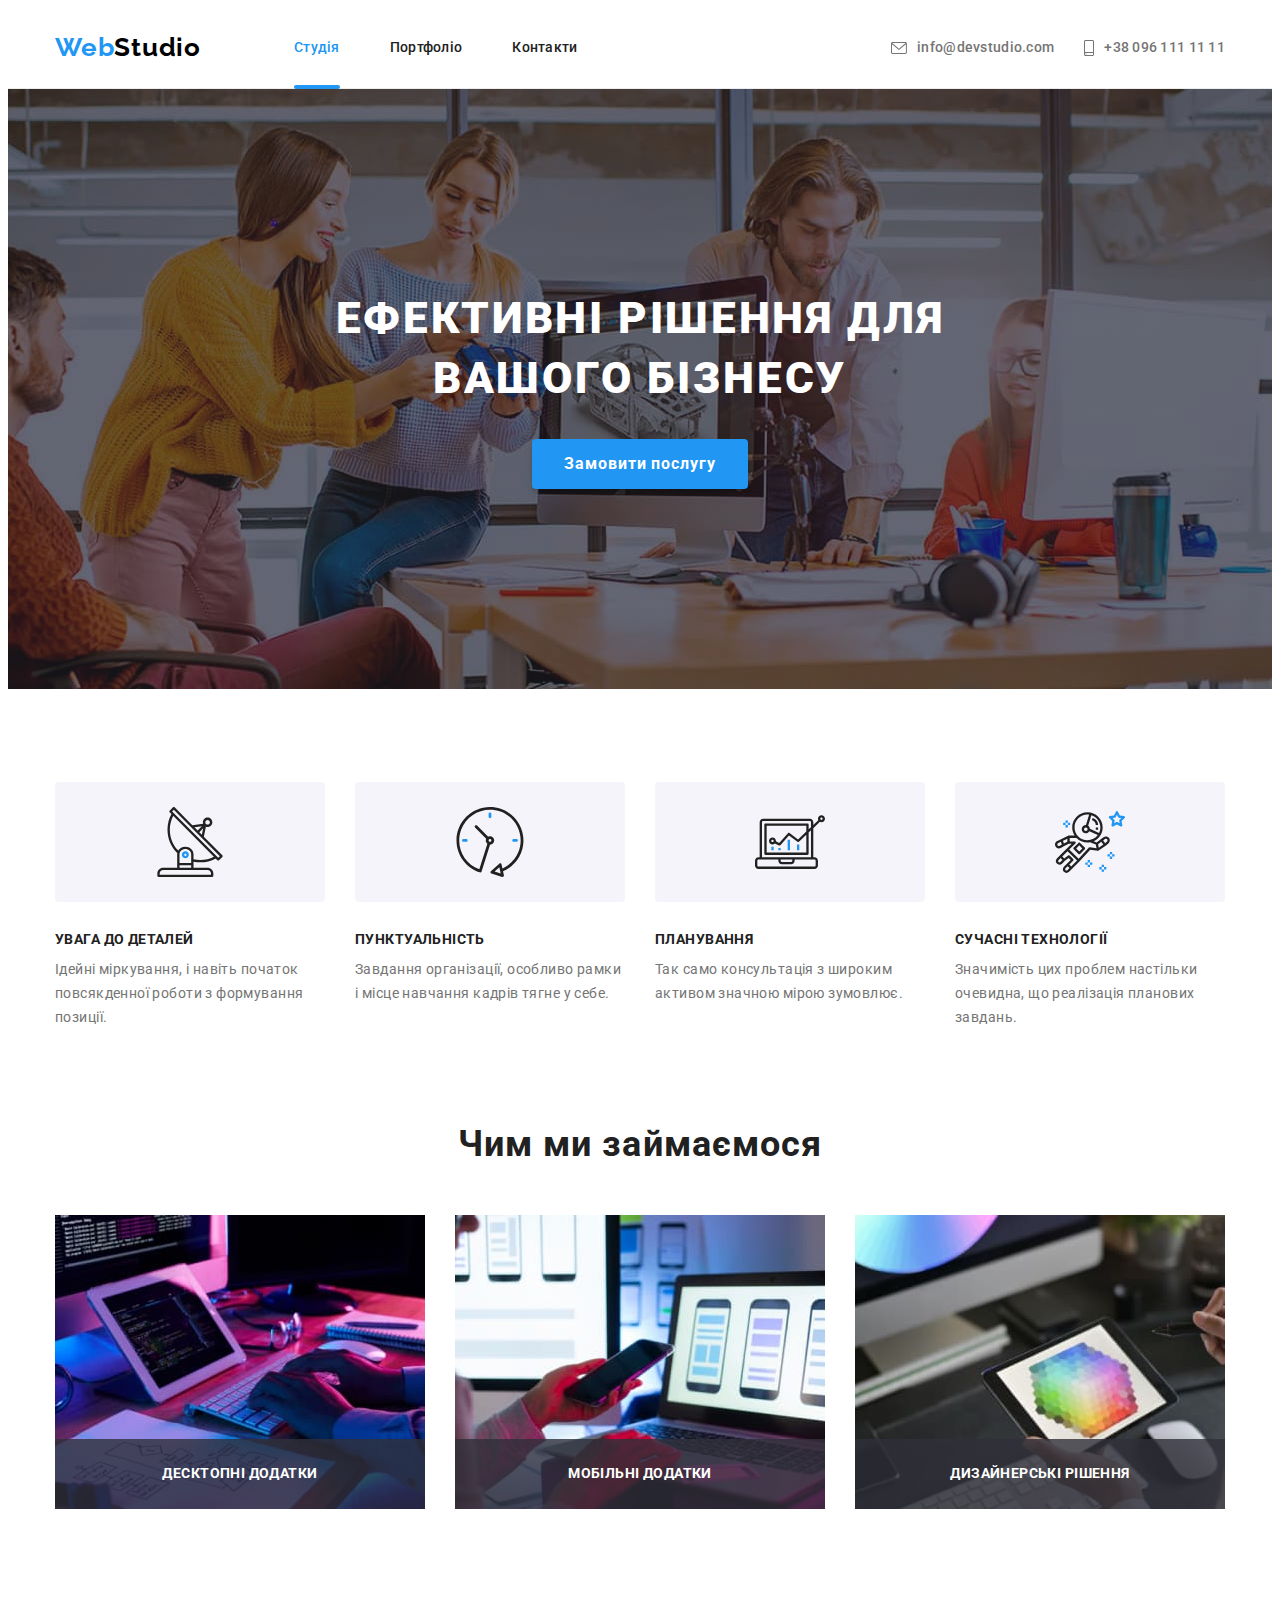
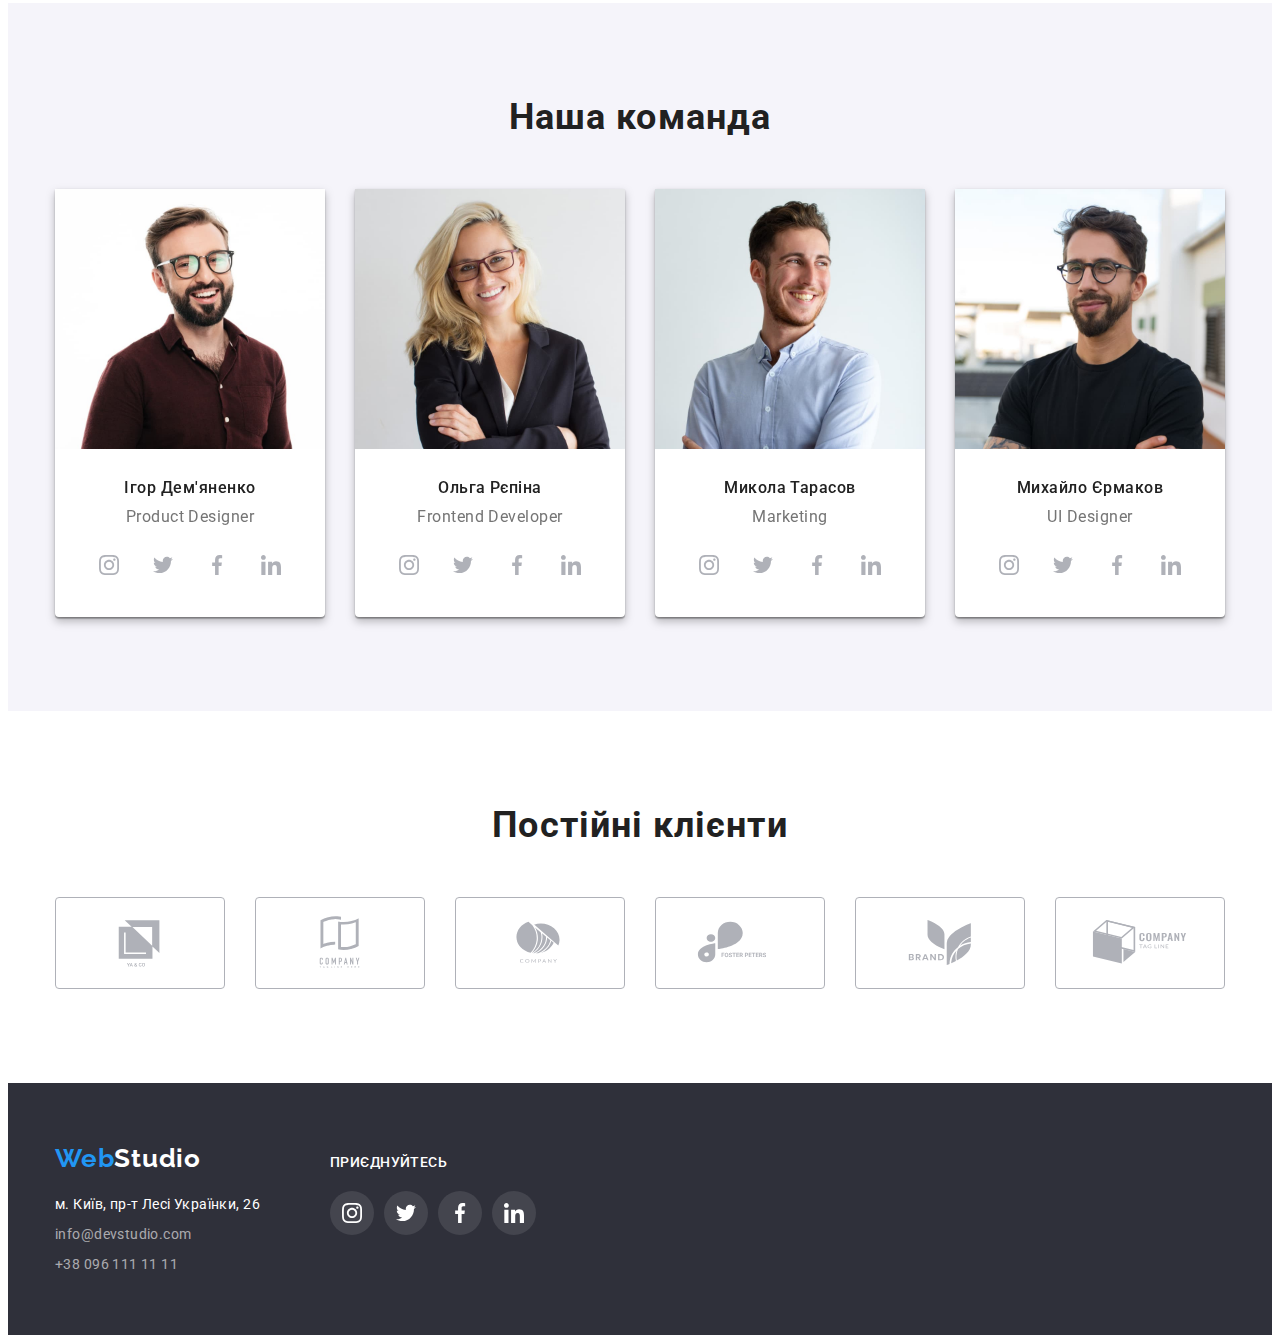
==== index.html @ 2a940d73 "added files from previous homework" ====
<!DOCTYPE html>
<html lang="uk">

<head>
    <meta charset="UTF-8">
    <meta http-equiv="X-UA-Compatible" content="IE=edge">
    <meta name="viewport" content="width=device-width, initial-scale=1.0">
    <link
        href="https://fonts.googleapis.com/css2?family=Raleway:wght@700&family=Roboto:wght@400;500;700;900&display=swap"
        rel="stylesheet">
    <link rel="stylesheet" href="https://cdnjs.cloudflare.com/ajax/libs/modern-normalize/1.1.0/modern-normalize.min.css"
        integrity="sha512-wpPYUAdjBVSE4KJnH1VR1HeZfpl1ub8YT/NKx4PuQ5NmX2tKuGu6U/JRp5y+Y8XG2tV+wKQpNHVUX03MfMFn9Q=="
        crossorigin="anonymous" referrerpolicy="no-referrer" />
    <link rel="stylesheet" href="./css/styles.css">
    <title>Студія</title>
</head>

<body>

    <!-- Header -->

    <header class="page-header">
        <div class="container header-container">
            <a class="logo" href="#"><span class="logo-span">Web</span>Studio</a>
            <nav class="navigation">
                <ul class="navigation-list">
                    <li> <a href="./index.html" class="navigation-link active">Студія</a></li>
                    <li><a href="./portfolio.html" class="navigation-link">Портфоліо</a></li>
                    <li><a href="#" class="navigation-link">Контакти</a></li>
                </ul>
            </nav>
            <ul class="contacts-list">
                <li>
                    <a class="contacts-link" href="mailto:info@devstudio.com">
                        <svg class="icon icon-mail">
                            <use href="./images/icons.svg#icon-mail"></use>
                        </svg>
                        info@devstudio.com</a>
                </li>
                <li>
                    <a class="contacts-link" href="tel:+380961111111">
                        <svg class="icon icon-phone">
                            <use href="./images/icons.svg#icon-smartphone"></use>
                        </svg>+38 096 111 11 11</a>
                </li>
            </ul>
        </div>
    </header>

    <!-- Main -->

    <main>
        <section class="hero overlay">
            <div class="container">
                <h1 class="hero-title">Ефективні рішення для <br />вашого бізнесу</h1>
                <button class="hero-button" type="button" data-modal-open>Замовити послугу</button>
            </div>
        </section>
        <section class="section">
            <div class="container">
                <h2 class="hidden">Особливості</h2>
                <ul class="features-list">
                    <li class="features-item">
                        <div class="features-icon">
                            <svg class="icon icon-feature">
                                <use href="./images/icons.svg#icon-antenna"></use>
                            </svg>
                        </div>
                        <h3 class="features-subtitle">УВАГА ДО ДЕТАЛЕЙ</h3>
                        <p class="features-text">Ідейні міркування, і навіть початок повсякденної роботи з формування
                            позиції.</p>
                    </li>
                    <li class="features-item">
                        <div class="features-icon">
                            <svg class="icon icon-feature">
                                <use href="./images/icons.svg#icon-clock"></use>
                            </svg>
                        </div>
                        <h3 class="features-subtitle">ПУНКТУАЛЬНІСТЬ</h3>
                        <p class="features-text">Завдання організації, особливо рамки і місце навчання кадрів тягне у
                            себе.
                        </p>
                    </li>
                    <li class="features-item">
                        <div class="features-icon">
                            <svg class="icon icon-feature">
                                <use href="./images/icons.svg#icon-diagram"></use>
                            </svg>
                        </div>
                        <h3 class="features-subtitle">ПЛАНУВАННЯ</h3>
                        <p class="features-text">Так само консультація з широким активом значною мірою зумовлює.</p>
                    </li>
                    <li class="features-item">
                        <div class="features-icon">
                            <svg class="icon icon-feature">
                                <use href="./images/icons.svg#icon-astronaut"></use>
                            </svg>
                        </div>
                        <h3 class="features-subtitle">СУЧАСНІ ТЕХНОЛОГІЇ</h3>
                        <p class="features-text">Значимість цих проблем настільки очевидна, що реалізація планових
                            завдань.
                        </p>
                    </li>
                </ul>
            </div>
        </section>
        <section class="about">
            <div class="container">
                <h2 class="about-title">Чим ми займаємося</h2>
                <ul class="about-list">
                    <li><img src="./images/box1.jpg" alt="Пишемо код" width="370">
                        <div class="about-container">
                            <p class="about-text">Десктопні додатки</p>
                        </div>
                    </li>
                    <li><img src="./images/box2.jpg" alt="Проектуємо мобільний дизайн" width="370">
                        <div class="about-container">
                            <p class="about-text">Мобільні додатки</p>
                        </div>
                    </li>
                    <li><img src="./images/box3.jpg" alt="Аналізуємо палітру кольорів" width="370">
                        <div class="about-container">
                            <p class="about-text">Дизайнерські рішення</p>
                        </div>
                    </li>
                </ul>
            </div>
        </section>
        <section class="section team">
            <div class="container">
                <h2 class="team-title">Наша команда</h2>
                <ul class="team-list">
                    <li>
                        <img class="member-photo" src="./images/igor.jpg" alt="Ігор Дем'яненко" width="270">
                        <div class="team-container">
                            <h3 class="member-name">Ігор Дем'яненко</h3>
                            <p class="member-job">Product Designer</p>
                            <ul class="icons-social-list">
                                <li><a class="social-link" href="#"><svg class="icon icon-social">
                                            <use href="./images/icons.svg#icon-instagram"></use>
                                        </svg></a></li>
                                <li><a class="social-link" href="#"><svg class="icon icon-social">
                                            <use href="./images/icons.svg#icon-twitter"></use>
                                        </svg></a></li>
                                <li><a class="social-link" href="#"><svg class="icon icon-social">
                                            <use href="./images/icons.svg#icon-facebook"></use>
                                        </svg></a></li>
                                <li><a class="social-link" href="#"><svg class="icon icon-social">
                                            <use href="./images/icons.svg#icon-linkedin"></use>
                                        </svg></a></li>
                            </ul>
                        </div>
                    </li>
                    <li>
                        <img class="member-photo" src="./images/olga.jpg" alt="Ольга Рєпіна" width="270">
                        <div class="team-container">
                            <h3 class="member-name">Ольга Рєпіна</h3>
                            <p class="member-job">Frontend Developer</p>
                            <ul class="icons-social-list">
                                <li><a class="social-link" href="#"><svg class="icon icon-social">
                                            <use href="./images/icons.svg#icon-instagram"></use>
                                        </svg></a></li>
                                <li><a class="social-link" href="#"><svg class="icon icon-social">
                                            <use href="./images/icons.svg#icon-twitter"></use>
                                        </svg></a></li>
                                <li><a class="social-link" href="#"><svg class="icon icon-social">
                                            <use href="./images/icons.svg#icon-facebook"></use>
                                        </svg></a></li>
                                <li><a class="social-link" href="#"><svg class="icon icon-social">
                                            <use href="./images/icons.svg#icon-linkedin"></use>
                                        </svg></a></li>
                            </ul>
                        </div>
                    </li>
                    <li>
                        <img class="member-photo" src="./images/niccolo.jpg" alt="Микола Тарасов" width="270">
                        <div class="team-container">
                            <h3 class="member-name">Микола Тарасов</h3>
                            <p class="member-job">Marketing</p>
                            <ul class="icons-social-list">
                                <li><a class="social-link" href="#"><svg class="icon icon-social">
                                            <use href="./images/icons.svg#icon-instagram"></use>
                                        </svg></a></li>
                                <li><a class="social-link" href="#"><svg class="icon icon-social">
                                            <use href="./images/icons.svg#icon-twitter"></use>
                                        </svg></a></li>
                                <li><a class="social-link" href="#"><svg class="icon icon-social">
                                            <use href="./images/icons.svg#icon-facebook"></use>
                                        </svg></a></li>
                                <li><a class="social-link" href="#"><svg class="icon icon-social">
                                            <use href="./images/icons.svg#icon-linkedin"></use>
                                        </svg></a></li>
                            </ul>
                        </div>
                    </li>
                    <li>
                        <img class="member-photo" src="./images/michael.jpg" alt="Михайло Єрмаков" width="270">
                        <div class="team-container">
                            <h3 class="member-name">Михайло Єрмаков</h3>
                            <p class="member-job">UI Designer</p>
                            <ul class="icons-social-list">
                                <li><a class="social-link" href="#"><svg class="icon-social">
                                            <use href="./images/icons.svg#icon-instagram"></use>
                                        </svg></a></li>
                                <li><a class="social-link" href="#"><svg class="icon-social">
                                            <use href="./images/icons.svg#icon-twitter"></use>
                                        </svg></a></li>
                                <li><a class="social-link" href="#"><svg class="icon-social">
                                            <use href="./images/icons.svg#icon-facebook"></use>
                                        </svg></a></li>
                                <li><a class="social-link" href="#"><svg class="icon-social">
                                            <use href="./images/icons.svg#icon-linkedin"></use>
                                        </svg></a></li>
                            </ul>
                        </div>
                    </li>
                </ul>
            </div>
        </section>
        <section class="section">
            <div class="container">
                <h2 class="clients">Постійні клієнти</h2>
                <ul class="clients-list">
                    <li class="clients-item"><a class="clients-link" href="#"><svg class="icon-client">
                                <use href="./images/icons.svg#icon-company"></use>
                            </svg></a></li>
                    <li class="clients-item"><a class="clients-link" href="#"><svg class="icon-client">
                                <use href="./images/icons.svg#icon-company2"></use>
                            </svg></a></li>
                    <li class="clients-item"><a class="clients-link" href="#"><svg class="icon-client">
                                <use href="./images/icons.svg#icon-company3"></use>
                            </svg></a></li>
                    <li class="clients-item"><a class="clients-link" href="#"><svg class="icon-client">
                                <use href="./images/icons.svg#icon-company4"></use>
                            </svg></a></li>
                    <li class="clients-item"><a class="clients-link" href="#"><svg class="icon-client">
                                <use href="./images/icons.svg#icon-company5"></use>
                            </svg></a></li>
                    <li class="clients-item"><a class="clients-link" href="#"><svg class="icon-client">
                                <use href="./images/icons.svg#icon-company6"></use>
                            </svg></a></li>
                </ul>
            </div>
        </section>
    </main>

    <!-- Footer -->

    <footer class="page-footer">
        <div class="container footer-container">
            <div><a class="footer-logo" href="#"><span class="logo-span">Web</span>Studio</a>
                <address>
                    <ul class="footer-list">
                        <li><a class="footer-location" href="https://goo.gl/maps/iSP6fUKGi2yoj21T9" target="_blank"
                                rel="noopener noreferrer">м. Київ,
                                пр-т Лесі Українки,
                                26</a></li>
                        <li><a class="footer-contacts" href="mailto:info@devstudio.com">info@devstudio.com</a></li>
                        <li><a class="footer-contacts" href="tel:+380961111111">+38 096 111 11 11</a></li>
                    </ul>
                </address>
            </div>
            <div class="footer-social">
                <p class="footer-social-title">приєднуйтесь</p>
                <ul class="footer-social-list">
                    <li>
                        <a class="footer-social-link" href="#">
                            <svg class="footer-icon-social">
                                <use href="./images/icons.svg#icon-instagram"></use>
                            </svg>
                        </a>
                    </li>
                    <li>
                        <a class="footer-social-link" href="#">
                            <svg class="footer-icon-social">
                                <use href="./images/icons.svg#icon-twitter"></use>
                            </svg>
                        </a>
                    </li>
                    <li>
                        <a class="footer-social-link" href="#">
                            <svg class="footer-icon-social">
                                <use href="./images/icons.svg#icon-facebook"></use>
                            </svg>
                        </a>
                    </li>
                    <li>
                        <a class="footer-social-link" href="#">
                            <svg class="footer-icon-social">
                                <use href="./images/icons.svg#icon-linkedin"></use>
                            </svg>
                        </a>
                    </li>
                </ul>
            </div>
        </div>
    </footer>
    <div class="backdrop is-hidden" data-modal>
        <div class="modal">
            <button class="modal-button" type="button" data-modal-close><svg class="icon-modal">
                    <use href="./images/icons.svg#icon-closemodal"></use>
                </svg></button>
        </div>
    </div>
    <script src="./js/modal.js"></script>
</body>

</html>
---- css/styles.css ----
/* Default settings */


:root {
    --main-color: #212121;
    --accessory-color: #FFFFFF;
    --hover-color: #2196F3;
    --buttons-hover-color: #188CE8;
    --contacts-color: #757575;
    --background-color: #2F303A;
    --logo-color: #000000;
    --adress-color: rgba(255, 255, 255, 0.6);
    --social-media-color: #AFB1B8;
    --social-fill-color: #2196F3;
    --footer-social-color: rgba(255, 255, 255, 0.1);
    --icon-background: #F5F4FA;
    --image-overlay-color: rgba(47, 48, 58, 0.8);
    --product-overlay-background: rgba(33, 150, 243, 0.9);
    --cubic: cubic-bezier(0.4, 0, 0.2, 1);
}

*,
*::before,
*::after {
    box-sizing: border-box;
}

body {
    font-family: 'Roboto', sans-serif;
    font-size: 14px;
    font-weight: 500;
    color: var(--main-color);
}

img {
    display: block;
    max-width: 100%;
    height: auto;
}

.container {
    width: 1200px;
    margin: 0 auto;
    padding-left: 15px;
    padding-right: 15px;
}

.section {
    padding-top: 94px;
    padding-bottom: 94px;
}

.hidden {
    white-space: nowrap;
    width: 1px;
    height: 1px;
    overflow: hidden;
    border: 0;
    padding: 0;
    clip: rect(0 0 0 0);
    clip-path: inset(50%);
    margin: -1px;
}


/* Reset */


h1,
h2,
h3,
p,
ul {
    margin: 0;
    padding: 0;
}

a {
    outline: none;
}

button {
    outline: none;
}


/* Header */

.page-header {
    border-bottom: 1px solid #ececec;
}

.header-container {
    align-items: center;
    display: flex;
}

.logo {
    margin-right: 93px;
    font-family: 'Raleway';
    font-weight: 700;
    font-size: 26px;
    line-height: 1.2;
    letter-spacing: 0.03em;
    text-decoration: none;
    outline: none;
    color: var(--logo-color);
}

.logo-span {
    color: var(--hover-color)
}

.navigation-list {
    list-style: none;
    display: flex;
}


.navigation-list li:not(:last-child) {
    margin-right: 50px;
}


.navigation-link:focus,
.navigation-link:hover {
    color: var(--hover-color);
}


.contacts-list {
    list-style: none;
    display: flex;
    margin-left: auto;

}

.contacts-list li {
    display: flex;
}

.contacts-list li:not(:first-child) {
    margin-left: 30px;
}


.navigation-link {
    position: relative;
    display: block;
    line-height: 1.14;
    padding-top: 32px;
    padding-bottom: 32px;
    letter-spacing: 0.02em;
    color: var(--main-color);
    text-decoration: none;
    transition: color var(--cubic) 250ms;
}

.contacts-link {
    display: flex;
    align-items: center;
    line-height: 1.14;
    letter-spacing: 0.02em;
    text-decoration: none;
    color: var(--contacts-color);
    transition: color var(--cubic) 250ms;
}


.active {
    color: var(--hover-color);
}

.active::after {
    position: absolute;
    display: block;
    content: "";
    bottom: -1px;
    height: 4px;
    width: 100%;
    background-color: var(--hover-color);
    border-radius: 2px;
}


.icon {
    display: block;

}

.icon-mail {
    width: 16px;
    height: 12px;
    margin-right: 10px;
    fill: currentColor;
}

.icon-phone {
    width: 10px;
    height: 16px;
    margin-right: 10px;
    fill: currentColor;
}

.contacts-link:hover,
.contacts-link:focus {
    color: var(--hover-color);
}


/* Main index.html */

/* Hero */

.overlay {
    max-width: 1600px;
    height: 600px;
    margin-left: auto;
    margin-right: auto;
    background-image: linear-gradient(to right, rgba(47, 48, 58, 0.4), rgba(47, 48, 58, 0.4)), url(../images/herobackground.jpg);
    background-size: cover;
    background-repeat: no-repeat;
    background-position: center;
}

.hero {
    padding-top: 200px;
    padding-bottom: 200px;
    background-color: var(--background-color);
    text-align: center;
}

.hero-title {
    margin-bottom: 30px;

    font-weight: 900;
    font-size: 44px;
    line-height: 1.36;
    text-align: center;
    letter-spacing: 0.06em;
    text-transform: uppercase;
    color: var(--accessory-color);
}

.hero-button {
    padding: 10px 32px;

    font-family: 'Roboto';
    font-weight: 700;
    font-size: 16px;
    line-height: 1.87;
    text-align: center;
    letter-spacing: 0.06em;
    color: var(--accessory-color);
    background-color: var(--hover-color);
    box-shadow: 0px 4px 4px rgba(0, 0, 0, 0.15);
    border-radius: 4px;
    cursor: pointer;
    border: transparent;
    transition: background-color var(--cubic) 250ms;
}

.hero-button:hover,
.hero-button:focus {
    background-color: var(--buttons-hover-color);
}


/* Features */


.features-list {
    list-style: none;
    display: flex;
}

.features-item:not(:last-child) {
    margin-right: 30px;
}

.features-item {
    width: calc((100%-90px)/4);
}

.features-subtitle {
    margin-bottom: 10px;

    font-size: 14px;
    line-height: 1.14;
    letter-spacing: 0.03em;
    text-transform: uppercase;
}

.features-text {
    font-weight: 400;
    line-height: 1.71;
    letter-spacing: 0.03em;
    color: var(--contacts-color);
}

.features-icon {
    margin-bottom: 30px;
    width: 270px;
    height: 120px;
    border-radius: 4px;
    display: flex;
    justify-content: center;
    align-items: center;
    background-color: var(--icon-background);
}

.icon-feature {
    width: 70px;
    height: 70px;
}


/* About  */

.about {
    padding-bottom: 94px;
}

.about-title {
    margin-bottom: 50px;

    font-weight: 700;
    font-size: 36px;
    line-height: 1.16;
    text-align: center;
    letter-spacing: 0.03em;
}

.about-list {
    list-style: none;
    display: flex;
}

.about-list li {
    position: relative;
}

.about-list li:not(:last-child) {
    margin-right: 30px;
}

.about-container {
    position: absolute;
    bottom: 0;
    height: 70px;
    width: 100%;
    background-color: var(--image-overlay-color);
    display: flex;
    justify-content: center;
    align-items: center;
}

.about-text {
    font-weight: 700;
    line-height: 1.14;
    letter-spacing: 0.03em;
    text-transform: uppercase;
    color: var(--accessory-color);
}


/* Team */

.team {
    background-color: #F5F4FA;
}

.team-list {
    list-style: none;
    display: flex;
}

.team-list>li {
    background-color: #ffffff;
    box-shadow: 0px 1px 3px rgba(0, 0, 0, 0.12), 0px 1px 1px rgba(0, 0, 0, 0.14), 0px 2px 1px rgba(0, 0, 0, 0.2);
    border-radius: 0px 0px 4px 4px;
    text-align: center;
    filter: drop-shadow(0px 4px 4px rgba(0, 0, 0, 0.25));
}

.team-list li:not(:last-child) {
    margin-right: 30px;
}

.team-title {
    margin-bottom: 50px;

    font-weight: 700;
    font-size: 36px;
    line-height: 1.16;
    text-align: center;
    letter-spacing: 0.03em;
}

.team-container {
    padding-top: 30px;
    padding-bottom: 30px;
}

.member-name {
    margin-bottom: 10px;

    font-weight: 500;
    font-size: 16px;
    line-height: 1.18;
    letter-spacing: 0.03em;
}

.member-job {
    margin-bottom: 16px;

    font-weight: 400;
    font-size: 16px;
    line-height: 1.18;
    letter-spacing: 0.03em;
    color: var(--contacts-color);
}

.icons-social-list {
    display: flex;
    list-style: none;
    justify-content: center;
}

.icons-social-list li:not(:last-child) {
    margin-right: 10px;
}

.icon-social {
    width: 20px;
    height: 20px;
    fill: currentColor;
}

.social-link {
    display: flex;
    justify-content: center;
    align-items: center;
    width: 44px;
    height: 44px;
    border-radius: 50%;
    color: var(--social-media-color);
    transition: color var(--cubic) 250ms;
    transition: background-color var(--cubic) 250ms;
}

.social-link:hover,
.social-link:focus {
    color: var(--accessory-color);
    background-color: var(--social-fill-color);
}


/* Clients */


.clients {
    margin-bottom: 50px;
    font-size: 36px;
    line-height: 1.16;
    text-align: center;
    letter-spacing: 0.03em;
    color: var(--main-color);
}


.clients-list {
    list-style: none;
    display: flex;
    justify-content: space-between;
}

.clients-item {
    width: 170px;
    height: 92px;

}

.clients-link {
    display: flex;
    justify-content: center;
    align-items: center;
    width: 100%;
    height: 100%;
    border: 1px solid rgba(175, 177, 184, 1);
    border-radius: 4px;
    color: var(--social-media-color);
    transition: color var(--cubic) 250ms, border-color var(--cubic) 250ms;
}


.clients-link:focus,
.clients-link:hover {
    color: var(--social-fill-color);
    border: 1px solid var(--social-fill-color);
}

.icon-client {
    width: 106px;
    height: 60px;
    fill: currentColor;
}


/* Main portfolio.html */

/* Filter */


.filter-list {
    margin-bottom: 50px;

    list-style: none;
    display: flex;
    justify-content: center;
}

.filter-list li:not(:last-child) {
    margin-right: 8px;
}

.filter-button {
    padding: 6px 22px;

    font-family: 'Roboto';
    font-weight: 500;
    font-size: 16px;
    line-height: 1.62;
    text-align: center;
    letter-spacing: 0.03em;
    color: var(--main-color);
    background-color: #F5F4FA;
    border-radius: 4px;
    border: none;
    cursor: pointer;
    transition: color var(--cubic) 250ms, background-color var(--cubic) 250ms, box-shadow var(--cubic) 250ms;
}



.filter-button:focus,
.filter-button:hover {
    color: var(--accessory-color);
    background-color: var(--hover-color);
    box-shadow: 0px 3px 1px rgba(0, 0, 0, 0.1), 0px 1px 2px rgba(0, 0, 0, 0.08), 0px 2px 2px rgba(0, 0, 0, 0.12);
}


/* Product */

.product-container {
    display: flex;
    flex-direction: column;
    padding-left: 24px;
    padding-bottom: 20px;
    padding-top: 20px;
    border-right: 1px solid #eee;
    border-bottom: 1px solid #eee;
    border-left: 1px solid #eee;
}

.product-thumb {
    position: relative;
    overflow: hidden;
}



.product-overlay {
    position: absolute;
    left: 0;
    bottom: 0;
    width: 100%;
    padding: 63px 24px;
    height: 100%;
    background: var(--product-overlay-background);
    transform: translateY(100%);
    opacity: 0;
    transition: transform var(--cubic) 250ms, opacity var(--cubic) 250ms;

}

.product-overlay p {
    font-weight: 400;
    font-size: 18px;
    line-height: 1.56;
    letter-spacing: 0.03em;
    color: var(--accessory-color);
}

.product-list {
    gap: 30px;
    list-style: none;
    display: flex;
    flex-wrap: wrap;
}

.product-item {
    background: var(--accessory-color)
}

.product-link:hover,
.product-link:focus {
    box-shadow: 0px 1px 1px rgba(0, 0, 0, 0.12), 0px 4px 4px rgba(0, 0, 0, 0.06),
        1px 4px 6px rgba(0, 0, 0, 0.16);

}

.product-link:focus .product-overlay,
.product-link:hover .product-overlay {
    transform: translateY(0);
    opacity: 1;
}

.product-link {
    text-decoration: none;
    display: block;
    transition: box-shadow var(--cubic) 250ms;

}

.product-title {
    margin-bottom: 4px;
    font-size: 18px;
    line-height: 2;
    letter-spacing: 0.06em;
    color: var(--main-color);
}

.product-text {
    font-weight: 400;
    font-size: 16px;
    line-height: 1.88;
    letter-spacing: 0.03em;
    color: var(--contacts-color);
}

/* Footer */


.page-footer {
    background-color: var(--background-color);
    padding-top: 60px;
    padding-bottom: 60px;
}

.footer-logo {
    display: inline-block;
    margin-bottom: 20px;

    font-family: 'Raleway';
    font-weight: 700;
    font-size: 26px;
    line-height: 1.19;
    letter-spacing: 0.03em;
    color: var(--accessory-color);
    text-decoration: none;
}

.footer-list {
    list-style: none;
}

.footer-list li:not(:last-child) {
    margin-bottom: 9px;
}

.footer-location {
    font-style: normal;
    font-weight: 400;
    line-height: 1.5;
    letter-spacing: 0.03em;
    color: var(--accessory-color);
    text-decoration: none;
    transition: color var(--cubic) 250ms;
}

.footer-location:focus,
.footer-location:hover {
    color: var(--hover-color);
}

.footer-contacts {
    font-style: normal;
    font-weight: 400;
    line-height: 1.5;
    letter-spacing: 0.03em;
    color: var(--adress-color);
    text-decoration: none;
    transition: color var(--cubic) 250ms;
}

.footer-contacts:focus,
.footer-contacts:hover {
    color: var(--hover-color);
}

.footer-container {
    display: flex;
    align-items: baseline;
}


.footer-social {
    margin-left: 70px;

}

.footer-social-list {
    display: flex;
    list-style: none;
    gap: 10px;
}

.footer-social-list li {
    width: 44px;
    height: 44px;
}

.footer-social-title {
    margin-bottom: 20px;
    font-size: 14px;
    line-height: 1.14;
    letter-spacing: 0.03em;
    text-transform: uppercase;
    color: var(--accessory-color)
}

.footer-icon-social {
    width: 20px;
    height: 20px;
    fill: currentColor;
}

.footer-social-link {
    display: flex;
    justify-content: center;
    align-items: center;
    width: 100%;
    height: 100%;
    border-radius: 50%;
    background-color: var(--footer-social-color);
    color: var(--accessory-color);
    transition: background-color var(--cubic) 250ms;
}

.footer-social-link:focus,
.footer-social-link:hover {
    background-color: var(--hover-color);
}


/* Modal */


.backdrop {
    position: fixed;
    top: 0;
    left: 0;

    width: 100%;
    height: 100%;

    background-color: rgba(0, 0, 0, 0.2);
    opacity: 1;
    transform: scale(1, 1);
    transition: opacity var(--cubic) 250ms, transform var(--cubic) 250ms;
}

.backdrop.is-hidden {
    transform: scale(0, 0);
    opacity: 0;
    pointer-events: none;
}


.modal {
    position: absolute;
    top: 50%;
    left: 50%;
    transform: translate(-50%, -50%);

    min-width: 528px;
    min-height: 581px;

    background: var(--accessory-color);
    box-shadow: 0px 1px 3px rgba(0, 0, 0, 0.12), 0px 1px 1px rgba(0, 0, 0, 0.14), 0px 2px 1px rgba(0, 0, 0, 0.2);
    border-radius: 4px;
}

.modal-button {
    position: absolute;
    right: 8px;
    top: 8px;

    display: flex;
    justify-content: center;
    align-items: center;

    width: 30px;
    height: 30px;

    padding: 0;
    margin: 0;
    background-color: var(--accessory-color);
    border: 1px solid rgba(0, 0, 0, 0.1);
    border-radius: 50%;
    cursor: pointer;
}

.icon-modal {
    width: 18px;
    height: 18px;
}
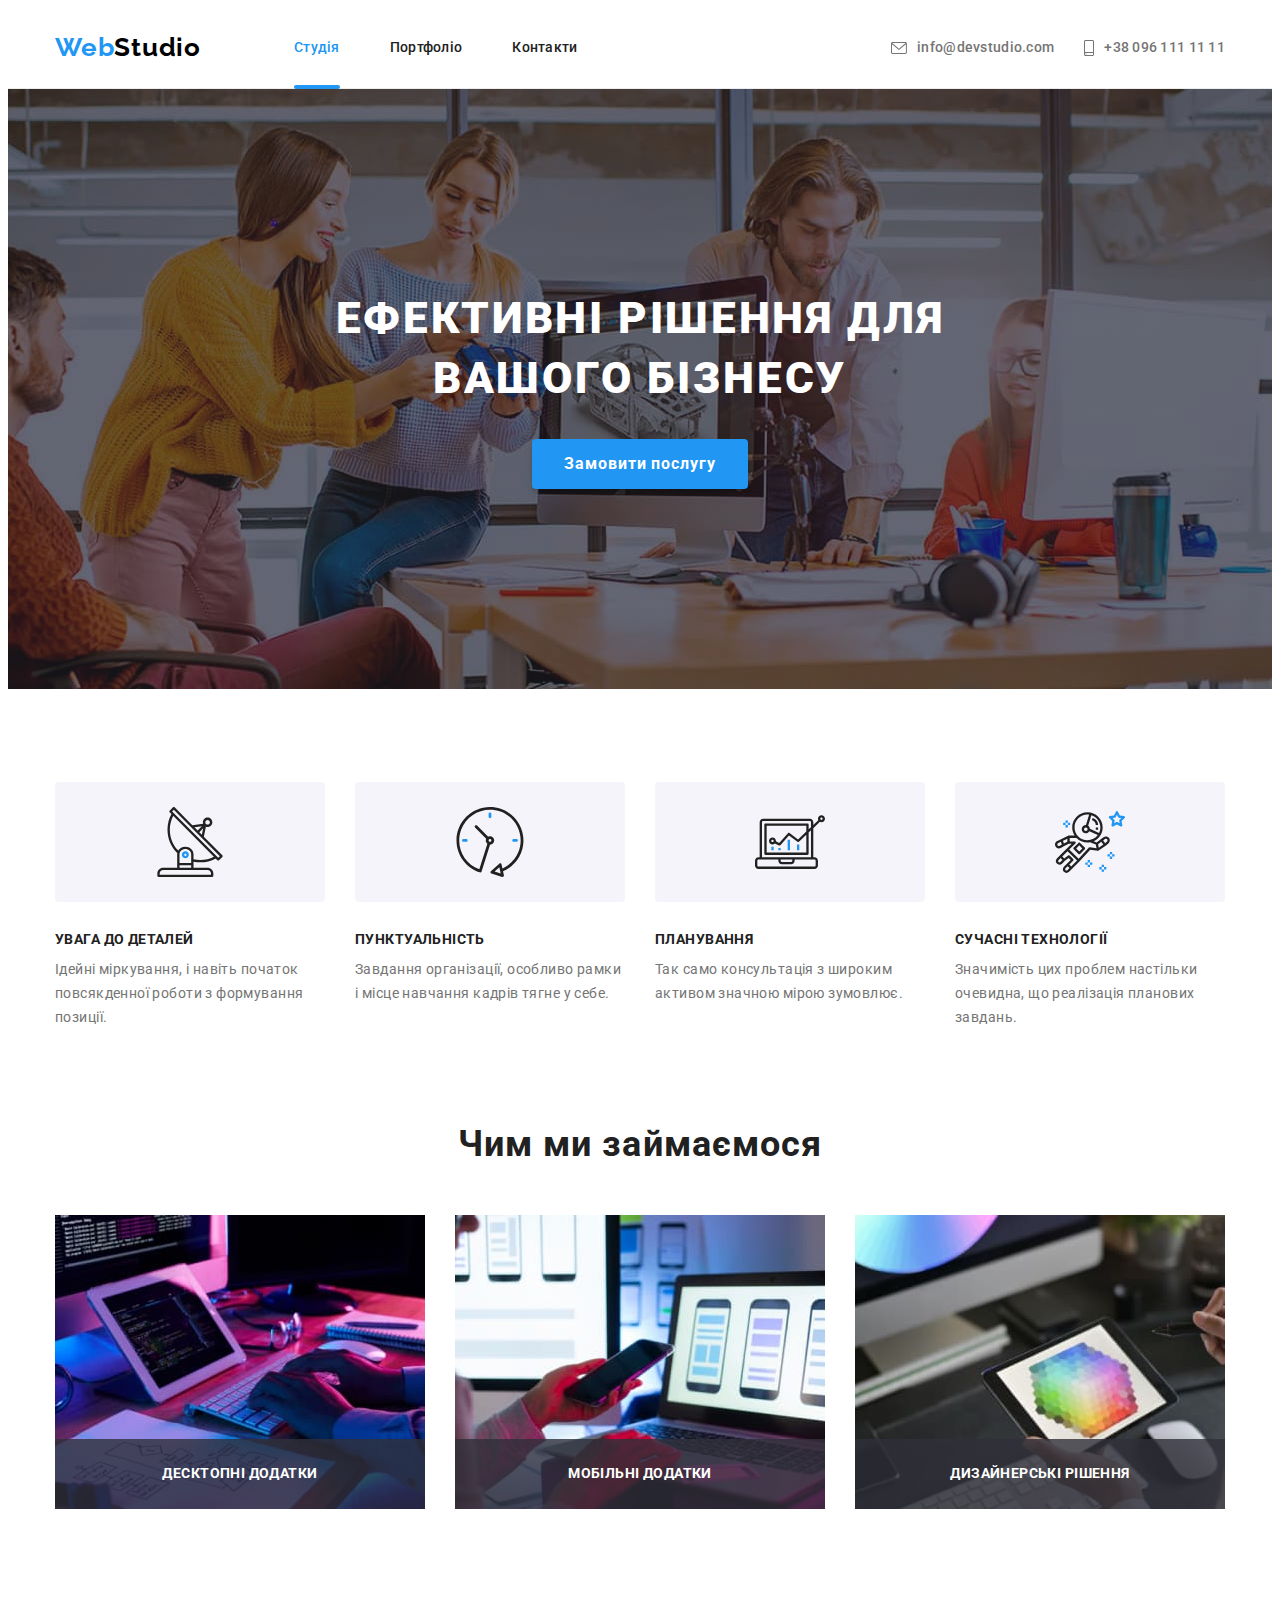
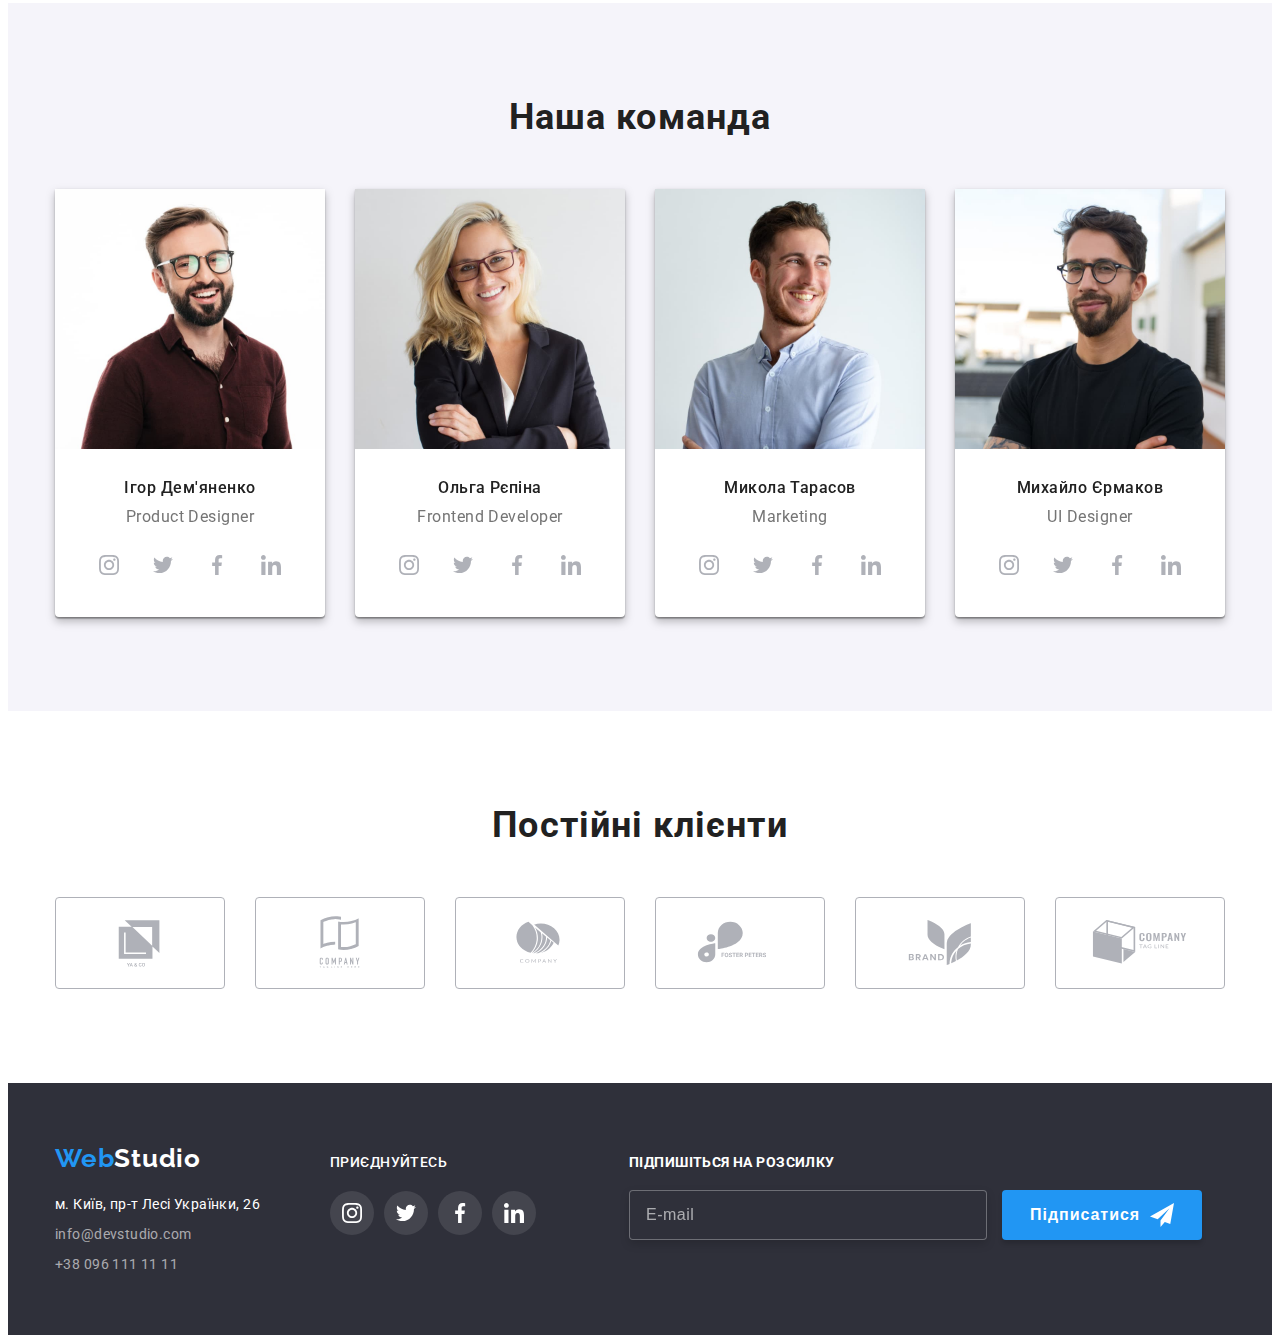
==== commit 3087a776: "added subscribe form into footer" ====
--- a/index.html
+++ b/index.html
@@ -293,13 +293,58 @@
                     </li>
                 </ul>
             </div>
+            <div class="subscribe">
+                <p class="subscribe-title">Підпишіться на розсилку</p>
+                <div class="subscribe-field">
+                    <form>
+                        <label>
+                            <input class="subscribe-input" type="email" name="usermail" placeholder="E-mail">
+                        </label>
+                        <button class="subscribe-button" type="submit"><strong>Підписатися</strong></button>
+                    </form>
+                </div>
+            </div>
         </div>
     </footer>
     <div class="backdrop is-hidden" data-modal>
         <div class="modal">
-            <button class="modal-button" type="button" data-modal-close><svg class="icon-modal">
+            <button class="modal-close-button" type="button" data-modal-close><svg class="icon-modal">
                     <use href="./images/icons.svg#icon-closemodal"></use>
                 </svg></button>
+            <form autocomplete="off">
+                <h2 class="form-title">Залиште свої дані, ми вам передзвонимо</h2>
+                <div class="form-field">
+                    <div class="form-wrap">
+                        <label class="form-label" for="username">Ім'я</label>
+                        <input class="form-input" type="name" name="username" id="username">
+                        <svg class="form-icon">
+                            <use href="./images/icons.svg#icon-modalname"></use>
+                        </svg>
+                    </div>
+                    <div class="form-wrap">
+                        <label class="form-label" for="userphone">Телефон</label>
+                        <input class="form-input" type="tel" name="userphone" id="userphone">
+                        <svg class="form-icon">
+                            <use href="./images/icons.svg#icon-modalphone"></use>
+                        </svg>
+                    </div>
+                    <div class="form-wrap">
+                        <label class="form-label" for="useremail">Пошта</label>
+                        <input class="form-input" type="email" name="useremail" id="useremail">
+                        <svg class="form-icon">
+                            <use href="./images/icons.svg#icon-modalmail"></use>
+                        </svg>
+                    </div>
+                    <label class="form-label" for="comment">Коментар</label>
+                    <textarea class="form-textarea" name="comment" id="comment" placeholder="Введіть текст"></textarea>
+                </div>
+                <div class="modal-agreement">
+                    <input class="checkbox-agreement" type="checkbox" name="agreement" id="agreement">
+                    <label class="form-agreement" for="agreement"> Погоджуюся з розсилкою та приймаю <a href="#">Умови
+                            договору</a></label>
+                </div>
+                <button class="modal-submit-button" type="submit">Відправити</button>
+            </form>
         </div>
     </div>
     <script src="./js/modal.js"></script>
--- a/css/styles.css
+++ b/css/styles.css
@@ -708,6 +708,7 @@
 
 .footer-social {
     margin-left: 70px;
+    margin-right: 93px;
 
 }
 
@@ -755,7 +756,85 @@
 }
 
 
+.subscribe-title {
+    margin-bottom: 20px;
+    font-weight: 700;
+    font-size: 14px;
+    line-height: 16px;
+    letter-spacing: 0.03em;
+    text-transform: uppercase;
+    color: var(--accessory-color);
+}
+
+.subscribe-input {
+    font-weight: 400;
+    font-size: 16px;
+    line-height: 1.25;
+    letter-spacing: 0.03em;
+    color: rgba(255, 255, 255, 0.6);
+    width: 358px;
+    height: 50px;
+    border: 1px solid rgba(255, 255, 255, 0.3);
+    filter: drop-shadow(0px 4px 4px rgba(0, 0, 0, 0.15));
+    border-radius: 4px;
+    background-color: var(--background-color);
+    padding-left: 16px;
+    margin-right: 12px;
+}
+
+.subscribe-input::placeholder {
+    font-weight: 400;
+    font-size: 16px;
+    line-height: 1.25;
+    letter-spacing: 0.03em;
+    color: rgba(255, 255, 255, 0.6);
+}
+
+.subscribe-button {
+    display: inline-flex;
+
+    background: #2196F3;
+    box-shadow: 0px 4px 4px rgba(0, 0, 0, 0.15);
+    border-radius: 4px;
+    padding: 10px 28px;
+    border: transparent;
+    width: 200px;
+
+}
+
+.subscribe-button strong::after {
+    position: absolute;
+    top: 50%;
+    left: calc(100% + 10px);
+    transform: translateY(-50%);
+
+    transform: translate();
+    content: '';
+    display: inline-block;
+    width: 24px;
+    height: 24px;
+    background-image: url(../images/send.svg);
+}
+
+.subscribe-button strong {
+    position: relative;
+    font-weight: 700;
+    font-size: 16px;
+    line-height: 1.88;
+    letter-spacing: 0.06em;
+    color: var(--accessory-color);
+}
+
+.subscribe-icon {
+    display: inline-block;
+    width: 24px;
+    height: 24px;
+}
+
+
+
 /* Modal */
+
 
 
 .backdrop {
@@ -785,22 +864,22 @@
     left: 50%;
     transform: translate(-50%, -50%);
 
-    min-width: 528px;
-    min-height: 581px;
+    width: 528px;
+    height: 581px;
 
     background: var(--accessory-color);
     box-shadow: 0px 1px 3px rgba(0, 0, 0, 0.12), 0px 1px 1px rgba(0, 0, 0, 0.14), 0px 2px 1px rgba(0, 0, 0, 0.2);
     border-radius: 4px;
 }
 
-.modal-button {
+.modal-close-button {
+    display: flex;
+    justify-content: center;
+    align-items: center;
+
     position: absolute;
     right: 8px;
     top: 8px;
-
-    display: flex;
-    justify-content: center;
-    align-items: center;
 
     width: 30px;
     height: 30px;
@@ -816,4 +895,188 @@
 .icon-modal {
     width: 18px;
     height: 18px;
+}
+
+.form-field {
+    margin-bottom: 20px;
+    display: flex;
+    flex-direction: column;
+}
+
+.form-title {
+    font-weight: 700;
+    font-size: 20px;
+    line-height: calc(23/20);
+    text-align: center;
+    letter-spacing: 0.03em;
+    color: var(--main-color);
+    margin-bottom: 12px;
+}
+
+.modal form {
+    display: flex;
+    flex-direction: column;
+    align-items: center;
+    padding: 40px;
+}
+
+.form-label {
+    display: inline-block;
+    margin: 0;
+    padding: 0;
+    font-weight: 400;
+    font-size: 12px;
+    line-height: calc(14/12);
+    letter-spacing: 0.01em;
+    color: var(--contacts-color);
+    margin-bottom: 4px;
+}
+
+
+.form-input {
+    display: inline-block;
+    margin: 0;
+    padding: 0;
+    margin-bottom: 10px;
+    width: 448px;
+    height: 40px;
+    border: 1px solid rgba(33, 33, 33, 0.2);
+    border-radius: 4px;
+    padding: 0;
+    padding-left: 42px;
+    transition: border-color var(--cubic) 250ms;
+}
+
+.form-input:focus {
+    border-color: var(--hover-color);
+    outline: none;
+}
+
+.form-input:focus~.form-icon {
+    fill: var(--hover-color);
+}
+
+.modal-agreement {
+    margin-bottom: 30px;
+}
+
+.form-agreement {
+    position: relative;
+    font-weight: 400;
+    line-height: 1.71;
+    letter-spacing: 0.03em;
+    color: var(--contacts-color);
+    cursor: pointer;
+}
+
+.form-agreement a {
+    color: var(--hover-color)
+}
+
+
+.form-icon {
+    position: absolute;
+    top: calc(50% - 4px);
+    left: 12px;
+    display: block;
+    width: 18px;
+    height: 18px;
+    fill: currentColor;
+    transition: fill var(--cubic) 250ms;
+
+}
+
+.form-wrap {
+    position: relative;
+}
+
+.form-agreement::before {
+    position: absolute;
+    top: 0;
+    left: -7px;
+    transform: translateX(-100%);
+    content: '';
+    display: inline-block;
+    width: 16px;
+    height: 15px;
+    background-image: url(../images/uncheckboxed.svg);
+    background-size: contain;
+    transition: background-image var(--cubic) 250ms;
+}
+
+.checkbox-agreement:checked+.form-agreement::before {
+    background-image: url(../images/checkboxed.svg);
+}
+
+.checkbox-agreement {
+    position: absolute;
+    width: 1px;
+    height: 1px;
+    margin: -1px;
+    border: 0;
+    padding: 0;
+
+    white-space: nowrap;
+    clip-path: inset(100%);
+    clip: rect(0 0 0 0);
+    overflow: hidden;
+}
+
+
+
+
+
+
+
+.modal-submit-button {
+    display: inline-block;
+    justify-content: center;
+    align-items: center;
+
+    width: 200px;
+    height: 50px;
+
+    background-color: var(--hover-color);
+    border-radius: 4px;
+    border-color: transparent;
+    box-shadow: 0px 4px 4px rgba(0, 0, 0, 0.15);
+    font-weight: 700;
+    font-size: 16px;
+    line-height: 1.88;
+    letter-spacing: 0.06em;
+    color: var(--accessory-color);
+    cursor: pointer;
+
+    transition: box-shadow var(--cubic) 250ms, background-color var(--cubic) 250ms;
+}
+
+.modal-submit-button:focus,
+.modal-submit-button:hover {
+    box-shadow: 0px 4px 4px rgba(0, 0, 0, 0.25);
+    background-color: var(--buttons-hover-color);
+}
+
+
+.form-textarea {
+    width: 448px;
+    height: 120px;
+    padding: 12px 16px;
+    resize: none;
+    border: 1px solid rgba(33, 33, 33, 0.2);
+    border-radius: 4px;
+    transition: border-color var(--cubic) 250ms;
+}
+
+.form-textarea:focus {
+    border-color: var(--hover-color);
+    outline: none;
+}
+
+.form-textarea::placeholder {
+    font-weight: 400;
+    font-size: 12px;
+    line-height: calc(14/12);
+    letter-spacing: 0.01em;
+    color: rgba(117, 117, 117, 0.5);
+
 }